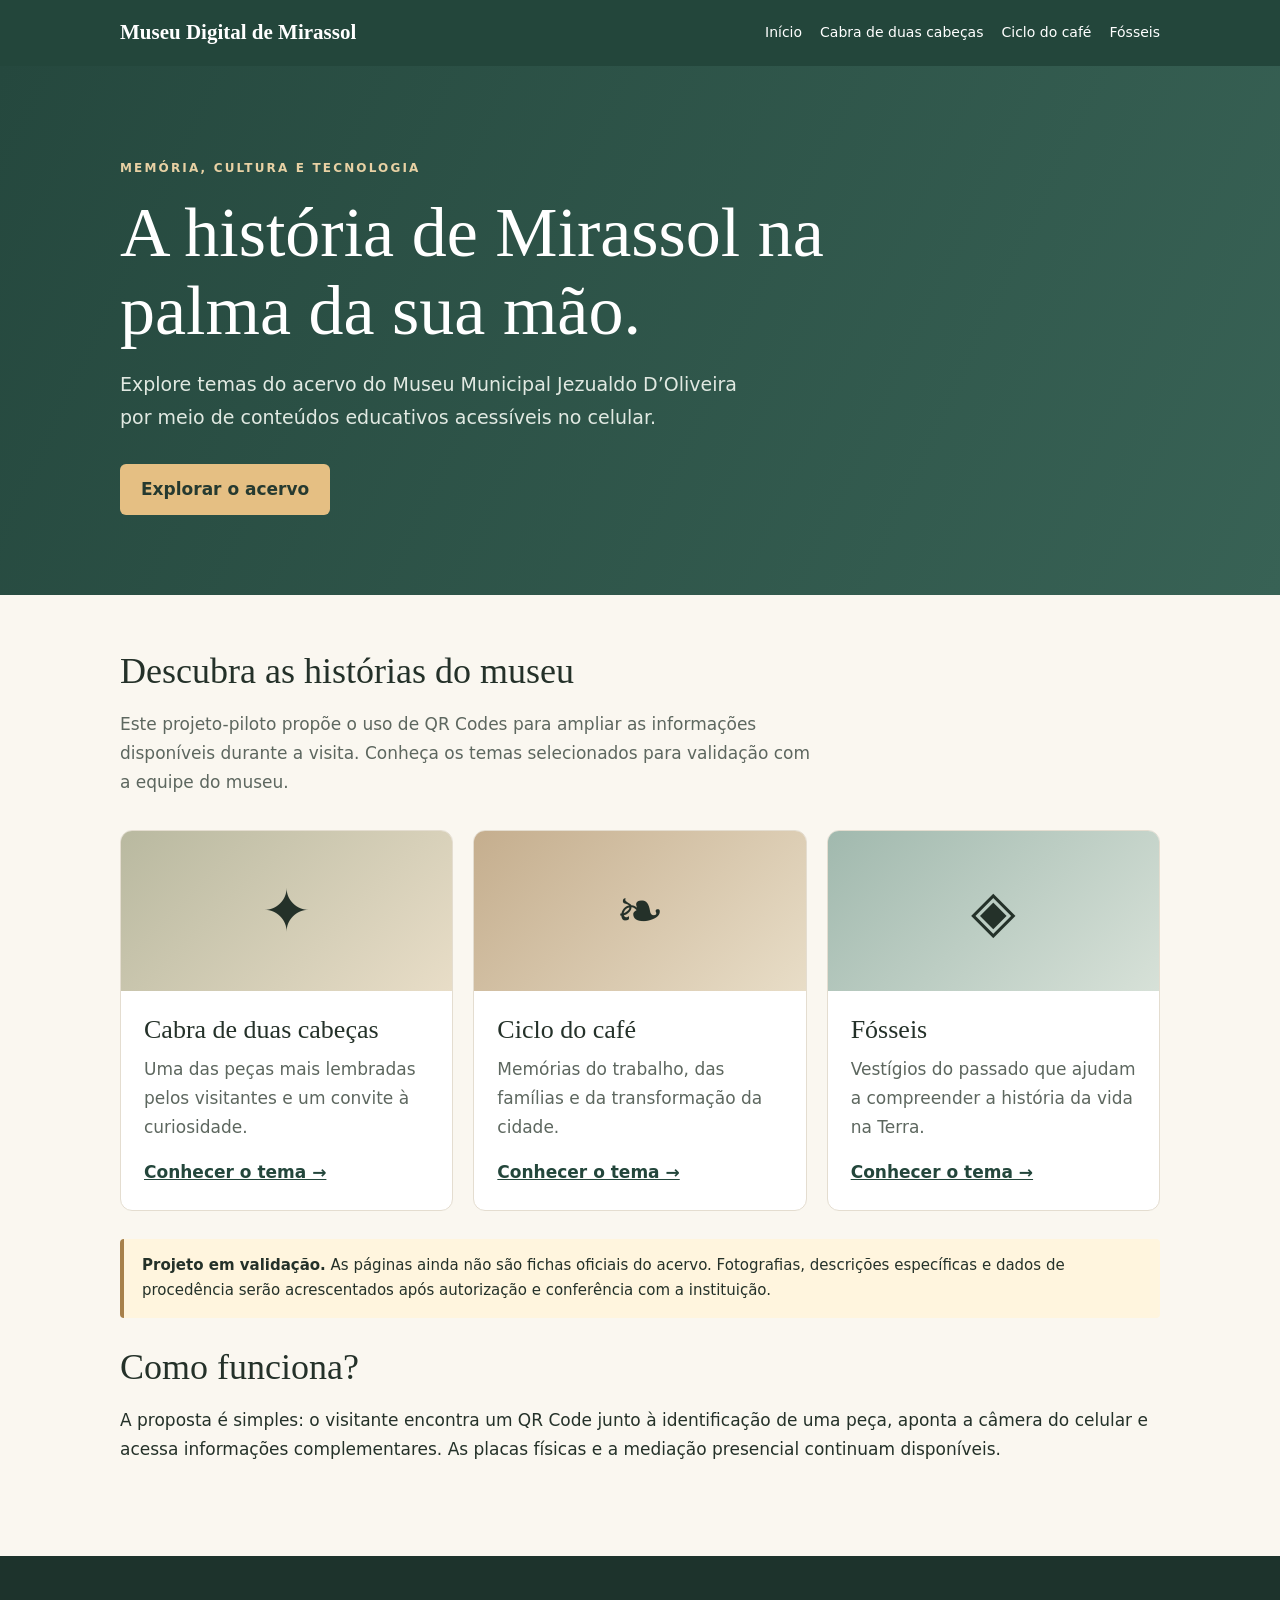
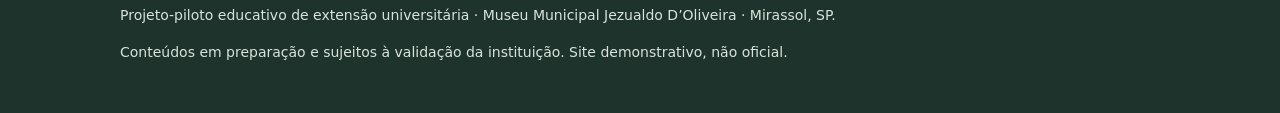
==== index.html @ 40e59091 "Add responsive museum website: index.html" ====
<!doctype html><html lang="pt-BR"><head><meta charset="utf-8"><meta name="viewport" content="width=device-width,initial-scale=1"><meta name="description" content="Conheça o projeto-piloto de acesso digital ao acervo histórico de Mirassol."><title>Início | Museu Digital de Mirassol</title><link rel="stylesheet" href="style.css"></head><body><header class="top"><div class="wrap"><a class="brand" href="index.html">Museu Digital de Mirassol</a><nav aria-label="Navegação principal"><a href="index.html">Início</a><a href="cabra-de-duas-cabecas.html">Cabra de duas cabeças</a><a href="ciclo-do-cafe.html">Ciclo do café</a><a href="fosseis.html">Fósseis</a></nav></div></header><section class="hero"><div class="wrap"><div class="eyebrow">Memória, cultura e tecnologia</div><h1>A história de Mirassol na palma da sua mão.</h1><p>Explore temas do acervo do Museu Municipal Jezualdo D’Oliveira por meio de conteúdos educativos acessíveis no celular.</p><a class="button" href="#acervo">Explorar o acervo</a></div></section><main class="wrap"><section id="acervo"><h2 class="section-title">Descubra as histórias do museu</h2><p class="lead">Este projeto-piloto propõe o uso de QR Codes para ampliar as informações disponíveis durante a visita. Conheça os temas selecionados para validação com a equipe do museu.</p><div class="cards"><article class="card"><div class="art" aria-hidden="true">✦</div><div class="card-body"><h3>Cabra de duas cabeças</h3><p>Uma das peças mais lembradas pelos visitantes e um convite à curiosidade.</p><a href="cabra-de-duas-cabecas.html">Conhecer o tema →</a></div></article><article class="card"><div class="art" aria-hidden="true">❧</div><div class="card-body"><h3>Ciclo do café</h3><p>Memórias do trabalho, das famílias e da transformação da cidade.</p><a href="ciclo-do-cafe.html">Conhecer o tema →</a></div></article><article class="card"><div class="art" aria-hidden="true">◈</div><div class="card-body"><h3>Fósseis</h3><p>Vestígios do passado que ajudam a compreender a história da vida na Terra.</p><a href="fosseis.html">Conhecer o tema →</a></div></article></div></section><aside class="notice"><strong>Projeto em validação.</strong> As páginas ainda não são fichas oficiais do acervo. Fotografias, descrições específicas e dados de procedência serão acrescentados após autorização e conferência com a instituição.</aside><section><h2 class="section-title">Como funciona?</h2><p>A proposta é simples: o visitante encontra um QR Code junto à identificação de uma peça, aponta a câmera do celular e acessa informações complementares. As placas físicas e a mediação presencial continuam disponíveis.</p></section></main><footer class="footer"><div class="wrap"><p>Projeto-piloto educativo de extensão universitária · Museu Municipal Jezualdo D’Oliveira · Mirassol, SP.</p><p>Conteúdos em preparação e sujeitos à validação da instituição. Site demonstrativo, não oficial.</p></div></footer></body></html>
---- style.css ----
:root{--ink:#243129;--green:#23463b;--cream:#faf7f0;--gold:#a7804a;--muted:#5d675f}*{box-sizing:border-box}html{scroll-behavior:smooth}body{margin:0;background:var(--cream);font:17px/1.7 system-ui,-apple-system,"Segoe UI",sans-serif;color:var(--ink)}a{color:var(--green)}a:focus-visible{outline:3px solid var(--gold);outline-offset:3px}.wrap{width:min(100% - 40px,1040px);margin:auto}.top{background:var(--green);color:white}.top .wrap{display:flex;align-items:center;justify-content:space-between;gap:18px;padding:15px 0}.top a{color:white;text-decoration:none}.brand{font-family:Georgia,serif;font-weight:bold;font-size:21px}.top nav{display:flex;gap:18px;flex-wrap:wrap;font-size:14px}.hero{padding:92px 0 80px;background:linear-gradient(115deg,#25483e,#386255);color:white}.eyebrow{letter-spacing:.18em;text-transform:uppercase;font-size:12px;font-weight:700;color:#e8d1a4}.hero h1{font:clamp(40px,6vw,70px)/1.11 Georgia,serif;max-width:780px;margin:16px 0}.hero p{max-width:620px;font-size:19px;color:#e1e9e2}.button{display:inline-block;background:#e5bf83;color:#263a30;padding:11px 21px;border-radius:6px;text-decoration:none;font-weight:700;margin-top:12px}main{padding:55px 0 75px}.section-title{font:36px/1.2 Georgia,serif;margin:0 0 12px}.lead{color:var(--muted);max-width:700px}.cards{display:grid;grid-template-columns:repeat(3,minmax(0,1fr));gap:20px;margin-top:33px}.card{border:1px solid #e4ddd0;background:white;border-radius:12px;overflow:hidden;display:flex;flex-direction:column}.art{min-height:160px;background:linear-gradient(135deg,#b9b9a0,#e8ddc7);display:flex;align-items:center;justify-content:center;font-size:58px}.card:nth-child(2) .art{background:linear-gradient(135deg,#c5ae8e,#e8ddc7)}.card:nth-child(3) .art{background:linear-gradient(135deg,#a1b9ae,#d7e1d8)}.card-body{padding:23px;flex:1;display:flex;flex-direction:column}.card h3{font:26px/1.2 Georgia,serif;margin:0 0 10px}.card p{color:var(--muted);margin:0 0 16px;flex:1}.card a{font-weight:700}.notice{background:#fff5de;border-left:4px solid var(--gold);padding:14px 18px;margin:28px 0;border-radius:4px;font-size:15px}.article{max-width:760px}.article h1{font:clamp(38px,5vw,60px)/1.15 Georgia,serif;margin:12px 0}.article h2{font:29px Georgia,serif;margin-top:38px}.article p{max-width:720px}.article .intro{font-size:21px;color:#485c50}.crumb{font-size:14px}.fact{background:white;padding:24px;border-radius:12px;border:1px solid #e2dfd7}.tag{font-size:12px;font-weight:bold;letter-spacing:.12em;text-transform:uppercase;color:#796342}.footer{background:#1d332c;color:#d9e3dc;padding:34px 0;font-size:14px}.footer a{color:white}@media(max-width:720px){.cards{grid-template-columns:1fr}.top .wrap{align-items:flex-start;flex-direction:column}.hero{padding:60px 0}.art{min-height:140px}main{padding-top:38px}}
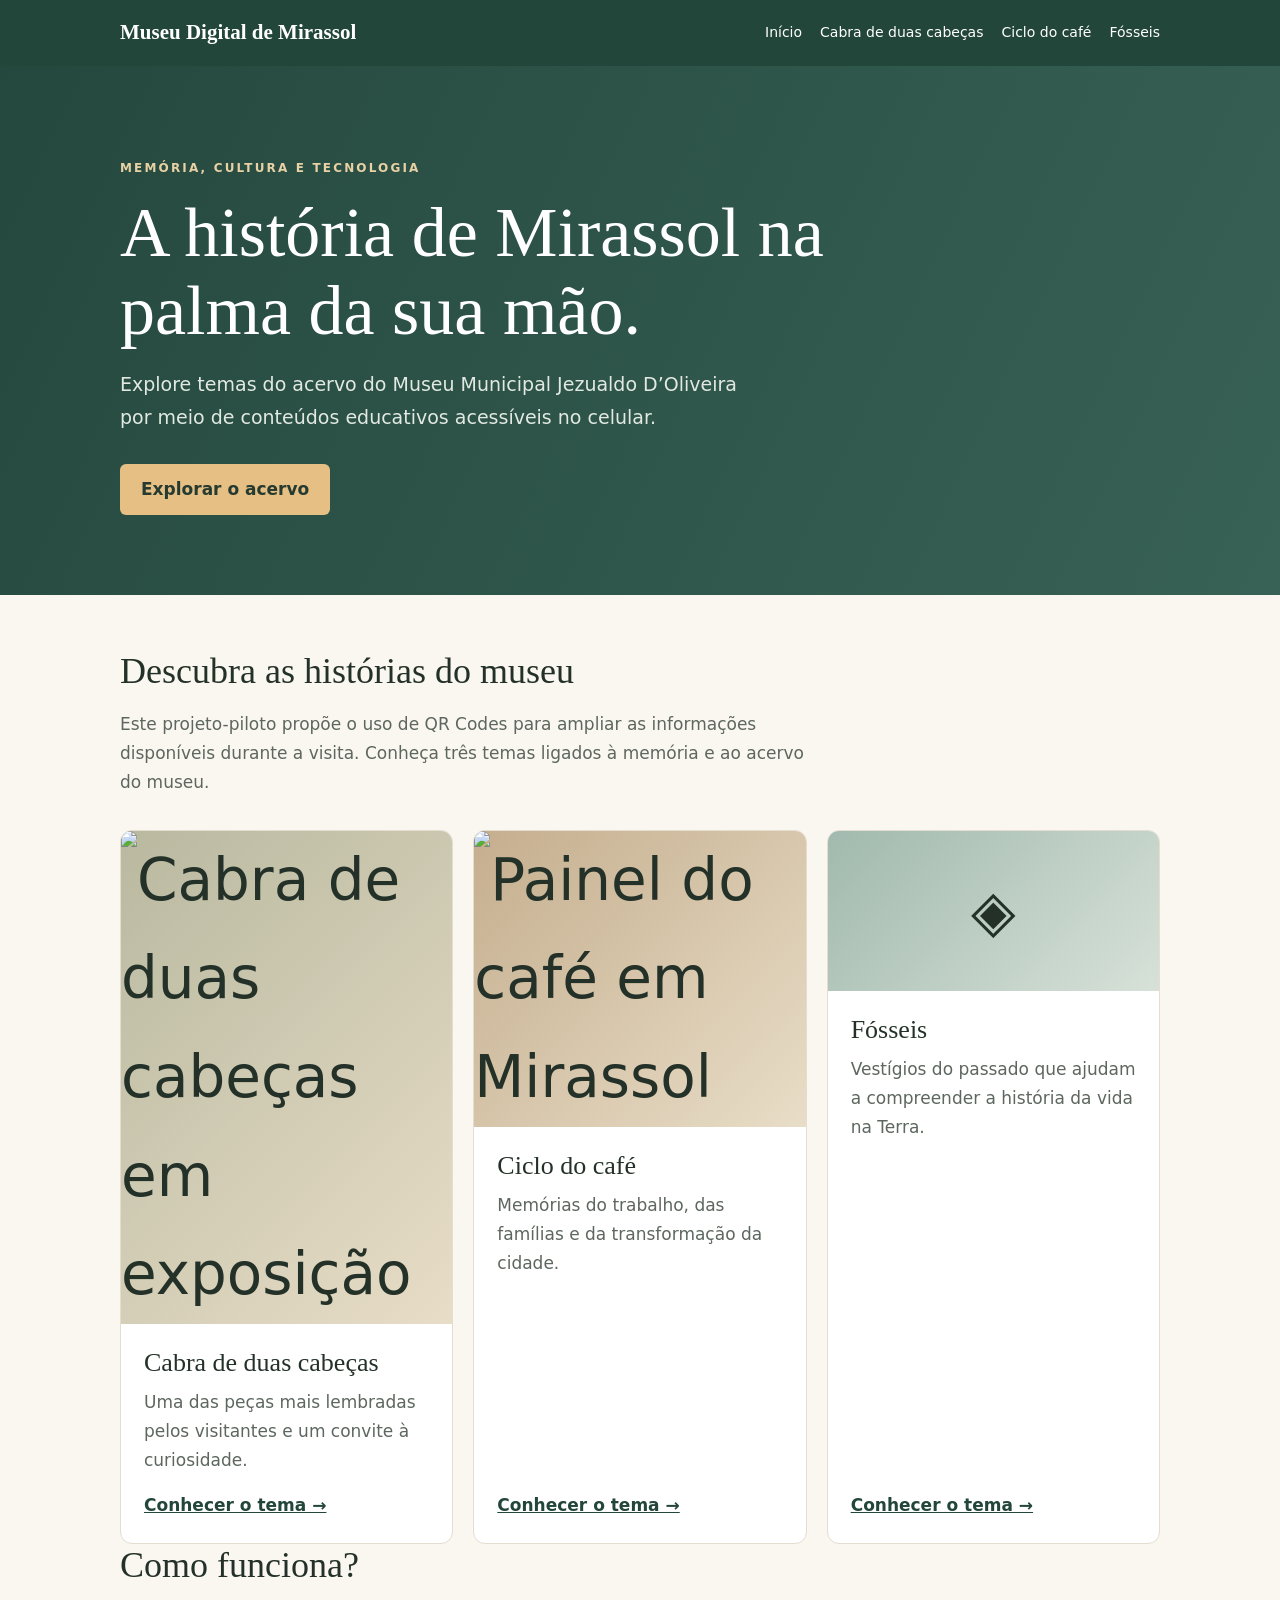
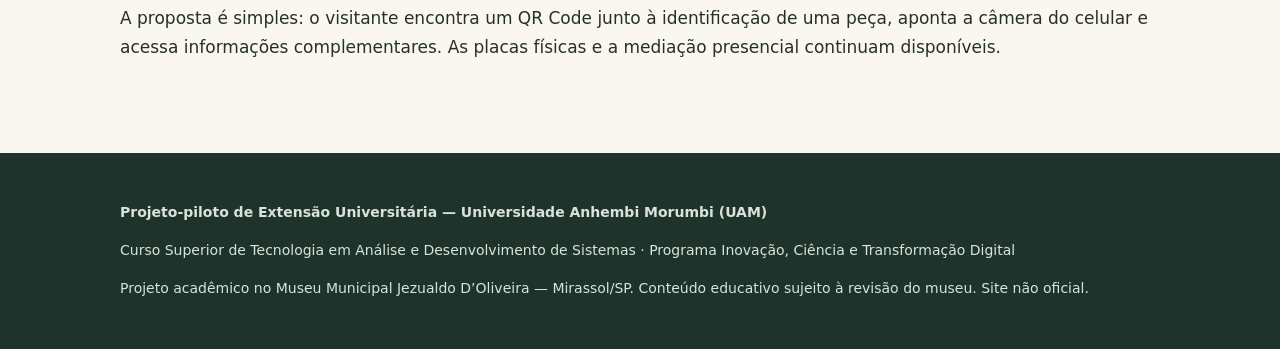
==== commit 13f9fbf2: "Add exhibition photos and university credits to homepage" ====
--- a/index.html
+++ b/index.html
@@ -1 +1 @@
-<!doctype html><html lang="pt-BR"><head><meta charset="utf-8"><meta name="viewport" content="width=device-width,initial-scale=1"><meta name="description" content="Conheça o projeto-piloto de acesso digital ao acervo histórico de Mirassol."><title>Início | Museu Digital de Mirassol</title><link rel="stylesheet" href="style.css"></head><body><header class="top"><div class="wrap"><a class="brand" href="index.html">Museu Digital de Mirassol</a><nav aria-label="Navegação principal"><a href="index.html">Início</a><a href="cabra-de-duas-cabecas.html">Cabra de duas cabeças</a><a href="ciclo-do-cafe.html">Ciclo do café</a><a href="fosseis.html">Fósseis</a></nav></div></header><section class="hero"><div class="wrap"><div class="eyebrow">Memória, cultura e tecnologia</div><h1>A história de Mirassol na palma da sua mão.</h1><p>Explore temas do acervo do Museu Municipal Jezualdo D’Oliveira por meio de conteúdos educativos acessíveis no celular.</p><a class="button" href="#acervo">Explorar o acervo</a></div></section><main class="wrap"><section id="acervo"><h2 class="section-title">Descubra as histórias do museu</h2><p class="lead">Este projeto-piloto propõe o uso de QR Codes para ampliar as informações disponíveis durante a visita. Conheça os temas selecionados para validação com a equipe do museu.</p><div class="cards"><article class="card"><div class="art" aria-hidden="true">✦</div><div class="card-body"><h3>Cabra de duas cabeças</h3><p>Uma das peças mais lembradas pelos visitantes e um convite à curiosidade.</p><a href="cabra-de-duas-cabecas.html">Conhecer o tema →</a></div></article><article class="card"><div class="art" aria-hidden="true">❧</div><div class="card-body"><h3>Ciclo do café</h3><p>Memórias do trabalho, das famílias e da transformação da cidade.</p><a href="ciclo-do-cafe.html">Conhecer o tema →</a></div></article><article class="card"><div class="art" aria-hidden="true">◈</div><div class="card-body"><h3>Fósseis</h3><p>Vestígios do passado que ajudam a compreender a história da vida na Terra.</p><a href="fosseis.html">Conhecer o tema →</a></div></article></div></section><aside class="notice"><strong>Projeto em validação.</strong> As páginas ainda não são fichas oficiais do acervo. Fotografias, descrições específicas e dados de procedência serão acrescentados após autorização e conferência com a instituição.</aside><section><h2 class="section-title">Como funciona?</h2><p>A proposta é simples: o visitante encontra um QR Code junto à identificação de uma peça, aponta a câmera do celular e acessa informações complementares. As placas físicas e a mediação presencial continuam disponíveis.</p></section></main><footer class="footer"><div class="wrap"><p>Projeto-piloto educativo de extensão universitária · Museu Municipal Jezualdo D’Oliveira · Mirassol, SP.</p><p>Conteúdos em preparação e sujeitos à validação da instituição. Site demonstrativo, não oficial.</p></div></footer></body></html>+<!doctype html><html lang="pt-BR"><head><meta charset="utf-8"><meta name="viewport" content="width=device-width,initial-scale=1"><meta name="description" content="Conheça o projeto-piloto de acesso digital ao acervo histórico de Mirassol."><title>Início | Museu Digital de Mirassol</title><link rel="stylesheet" href="style.css"></head><body><header class="top"><div class="wrap"><a class="brand" href="index.html">Museu Digital de Mirassol</a><nav aria-label="Navegação principal"><a href="index.html">Início</a><a href="cabra-de-duas-cabecas.html">Cabra de duas cabeças</a><a href="ciclo-do-cafe.html">Ciclo do café</a><a href="fosseis.html">Fósseis</a></nav></div></header><section class="hero"><div class="wrap"><div class="eyebrow">Memória, cultura e tecnologia</div><h1>A história de Mirassol na palma da sua mão.</h1><p>Explore temas do acervo do Museu Municipal Jezualdo D’Oliveira por meio de conteúdos educativos acessíveis no celular.</p><a class="button" href="#acervo">Explorar o acervo</a></div></section><main class="wrap"><section id="acervo"><h2 class="section-title">Descubra as histórias do museu</h2><p class="lead">Este projeto-piloto propõe o uso de QR Codes para ampliar as informações disponíveis durante a visita. Conheça três temas ligados à memória e ao acervo do museu.</p><div class="cards"><article class="card"><div class="art art-photo"><img src="assets/cabra.jpg" alt="Cabra de duas cabeças em exposição" loading="lazy"></div><div class="card-body"><h3>Cabra de duas cabeças</h3><p>Uma das peças mais lembradas pelos visitantes e um convite à curiosidade.</p><a href="cabra-de-duas-cabecas.html">Conhecer o tema →</a></div></article><article class="card"><div class="art art-photo"><img src="assets/cafe.jpg" alt="Painel do café em Mirassol" loading="lazy"></div><div class="card-body"><h3>Ciclo do café</h3><p>Memórias do trabalho, das famílias e da transformação da cidade.</p><a href="ciclo-do-cafe.html">Conhecer o tema →</a></div></article><article class="card"><div class="art" aria-hidden="true">◈</div><div class="card-body"><h3>Fósseis</h3><p>Vestígios do passado que ajudam a compreender a história da vida na Terra.</p><a href="fosseis.html">Conhecer o tema →</a></div></article></div></section><section><h2 class="section-title">Como funciona?</h2><p>A proposta é simples: o visitante encontra um QR Code junto à identificação de uma peça, aponta a câmera do celular e acessa informações complementares. As placas físicas e a mediação presencial continuam disponíveis.</p></section></main><footer class="footer"><div class="wrap"><p><strong>Projeto-piloto de Extensão Universitária — Universidade Anhembi Morumbi (UAM)</strong></p><p>Curso Superior de Tecnologia em Análise e Desenvolvimento de Sistemas · Programa Inovação, Ciência e Transformação Digital</p><p>Projeto acadêmico no Museu Municipal Jezualdo D’Oliveira — Mirassol/SP. Conteúdo educativo sujeito à revisão do museu. Site não oficial.</p></div></footer></body></html>
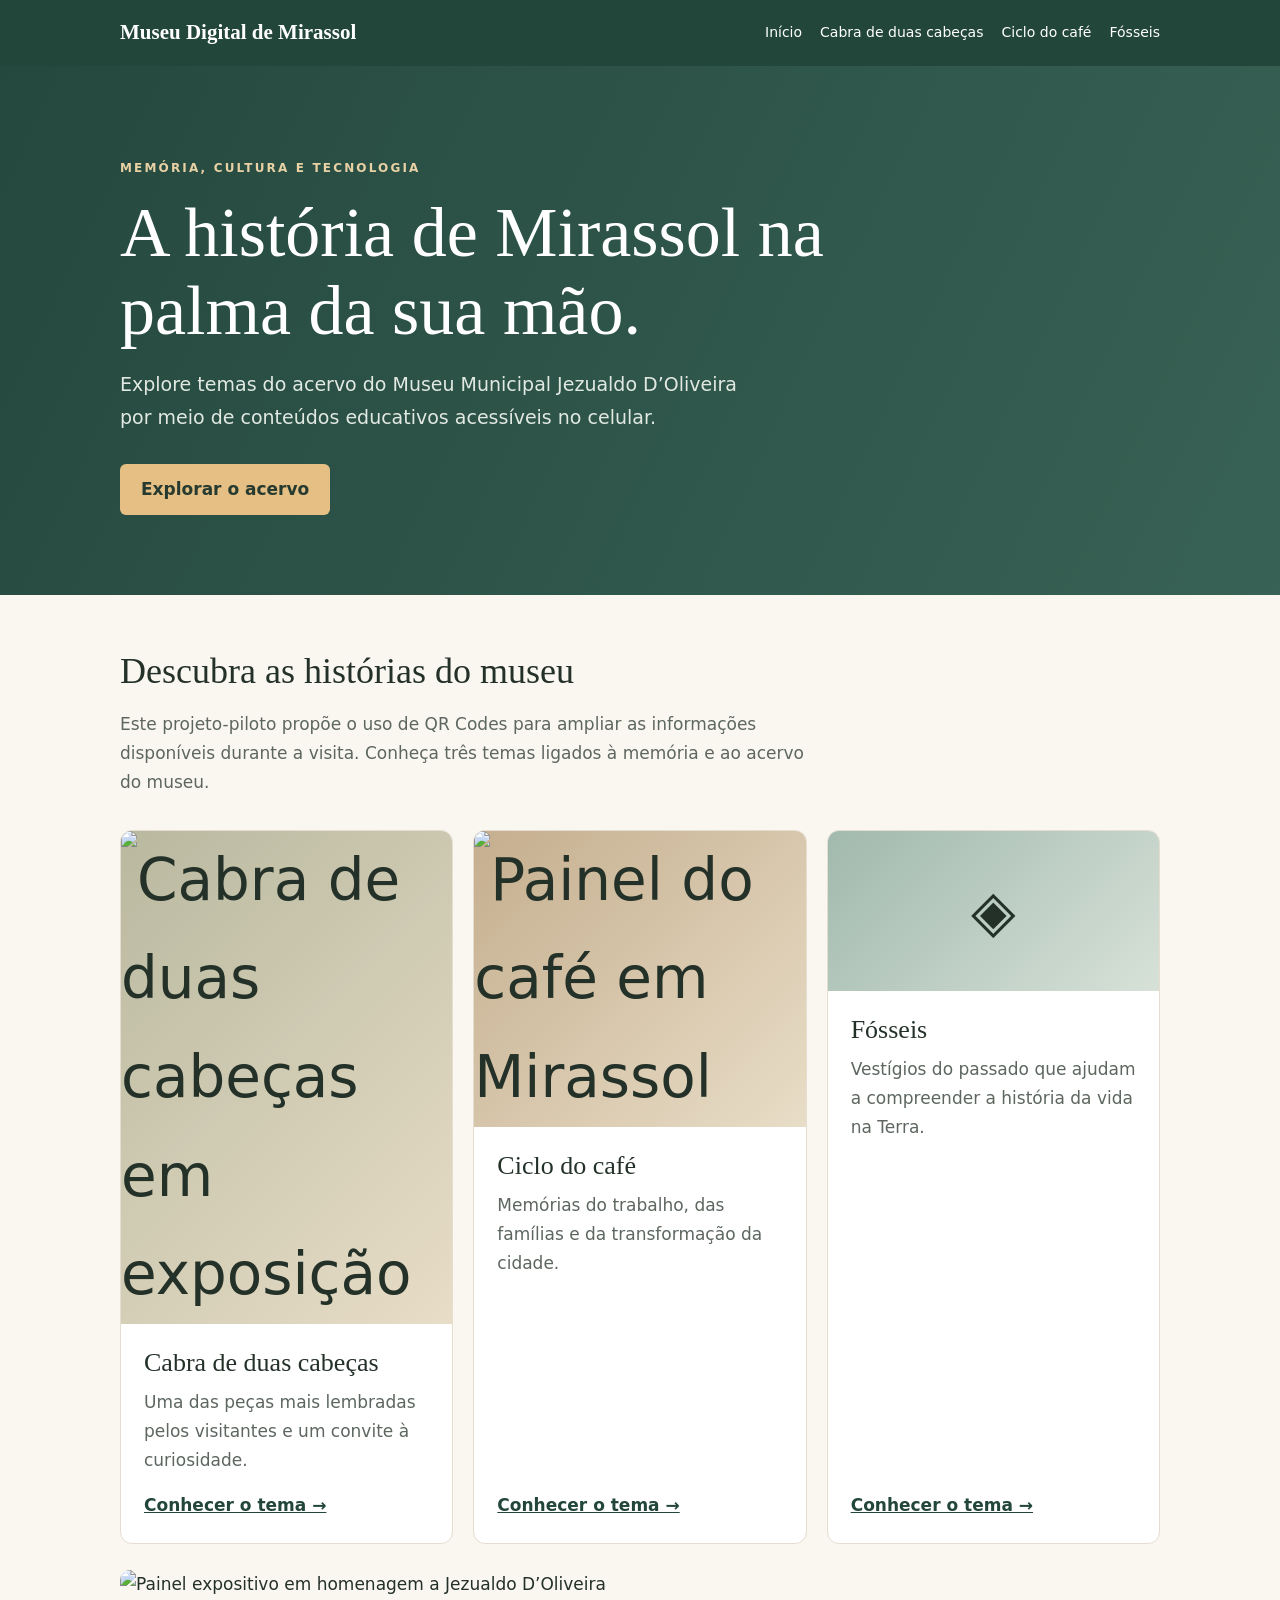
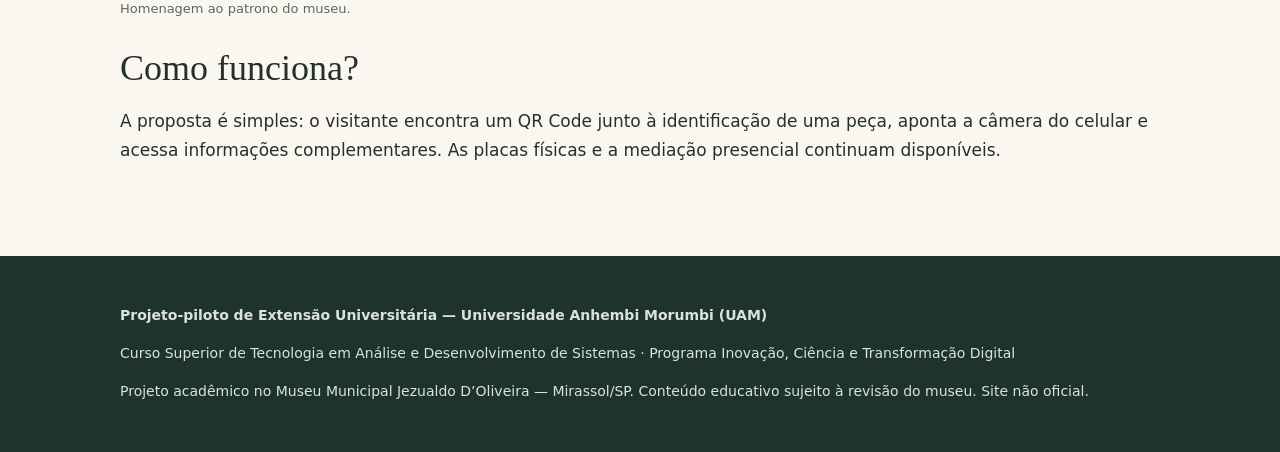
==== commit ada350cf: "Include museum patron photo on homepage" ====
--- a/index.html
+++ b/index.html
@@ -1 +1 @@
-<!doctype html><html lang="pt-BR"><head><meta charset="utf-8"><meta name="viewport" content="width=device-width,initial-scale=1"><meta name="description" content="Conheça o projeto-piloto de acesso digital ao acervo histórico de Mirassol."><title>Início | Museu Digital de Mirassol</title><link rel="stylesheet" href="style.css"></head><body><header class="top"><div class="wrap"><a class="brand" href="index.html">Museu Digital de Mirassol</a><nav aria-label="Navegação principal"><a href="index.html">Início</a><a href="cabra-de-duas-cabecas.html">Cabra de duas cabeças</a><a href="ciclo-do-cafe.html">Ciclo do café</a><a href="fosseis.html">Fósseis</a></nav></div></header><section class="hero"><div class="wrap"><div class="eyebrow">Memória, cultura e tecnologia</div><h1>A história de Mirassol na palma da sua mão.</h1><p>Explore temas do acervo do Museu Municipal Jezualdo D’Oliveira por meio de conteúdos educativos acessíveis no celular.</p><a class="button" href="#acervo">Explorar o acervo</a></div></section><main class="wrap"><section id="acervo"><h2 class="section-title">Descubra as histórias do museu</h2><p class="lead">Este projeto-piloto propõe o uso de QR Codes para ampliar as informações disponíveis durante a visita. Conheça três temas ligados à memória e ao acervo do museu.</p><div class="cards"><article class="card"><div class="art art-photo"><img src="assets/cabra.jpg" alt="Cabra de duas cabeças em exposição" loading="lazy"></div><div class="card-body"><h3>Cabra de duas cabeças</h3><p>Uma das peças mais lembradas pelos visitantes e um convite à curiosidade.</p><a href="cabra-de-duas-cabecas.html">Conhecer o tema →</a></div></article><article class="card"><div class="art art-photo"><img src="assets/cafe.jpg" alt="Painel do café em Mirassol" loading="lazy"></div><div class="card-body"><h3>Ciclo do café</h3><p>Memórias do trabalho, das famílias e da transformação da cidade.</p><a href="ciclo-do-cafe.html">Conhecer o tema →</a></div></article><article class="card"><div class="art" aria-hidden="true">◈</div><div class="card-body"><h3>Fósseis</h3><p>Vestígios do passado que ajudam a compreender a história da vida na Terra.</p><a href="fosseis.html">Conhecer o tema →</a></div></article></div></section><section><h2 class="section-title">Como funciona?</h2><p>A proposta é simples: o visitante encontra um QR Code junto à identificação de uma peça, aponta a câmera do celular e acessa informações complementares. As placas físicas e a mediação presencial continuam disponíveis.</p></section></main><footer class="footer"><div class="wrap"><p><strong>Projeto-piloto de Extensão Universitária — Universidade Anhembi Morumbi (UAM)</strong></p><p>Curso Superior de Tecnologia em Análise e Desenvolvimento de Sistemas · Programa Inovação, Ciência e Transformação Digital</p><p>Projeto acadêmico no Museu Municipal Jezualdo D’Oliveira — Mirassol/SP. Conteúdo educativo sujeito à revisão do museu. Site não oficial.</p></div></footer></body></html>+<!doctype html><html lang="pt-BR"><head><meta charset="utf-8"><meta name="viewport" content="width=device-width,initial-scale=1"><meta name="description" content="Conheça o projeto-piloto de acesso digital ao acervo histórico de Mirassol."><title>Início | Museu Digital de Mirassol</title><link rel="stylesheet" href="style.css"></head><body><header class="top"><div class="wrap"><a class="brand" href="index.html">Museu Digital de Mirassol</a><nav aria-label="Navegação principal"><a href="index.html">Início</a><a href="cabra-de-duas-cabecas.html">Cabra de duas cabeças</a><a href="ciclo-do-cafe.html">Ciclo do café</a><a href="fosseis.html">Fósseis</a></nav></div></header><section class="hero"><div class="wrap"><div class="eyebrow">Memória, cultura e tecnologia</div><h1>A história de Mirassol na palma da sua mão.</h1><p>Explore temas do acervo do Museu Municipal Jezualdo D’Oliveira por meio de conteúdos educativos acessíveis no celular.</p><a class="button" href="#acervo">Explorar o acervo</a></div></section><main class="wrap"><section id="acervo"><h2 class="section-title">Descubra as histórias do museu</h2><p class="lead">Este projeto-piloto propõe o uso de QR Codes para ampliar as informações disponíveis durante a visita. Conheça três temas ligados à memória e ao acervo do museu.</p><div class="cards"><article class="card"><div class="art art-photo"><img src="assets/cabra.jpg" alt="Cabra de duas cabeças em exposição" loading="lazy"></div><div class="card-body"><h3>Cabra de duas cabeças</h3><p>Uma das peças mais lembradas pelos visitantes e um convite à curiosidade.</p><a href="cabra-de-duas-cabecas.html">Conhecer o tema →</a></div></article><article class="card"><div class="art art-photo"><img src="assets/cafe.jpg" alt="Painel do café em Mirassol" loading="lazy"></div><div class="card-body"><h3>Ciclo do café</h3><p>Memórias do trabalho, das famílias e da transformação da cidade.</p><a href="ciclo-do-cafe.html">Conhecer o tema →</a></div></article><article class="card"><div class="art" aria-hidden="true">◈</div><div class="card-body"><h3>Fósseis</h3><p>Vestígios do passado que ajudam a compreender a história da vida na Terra.</p><a href="fosseis.html">Conhecer o tema →</a></div></article></div></section><figure class="museum-photo"><img src="assets/jezualdo.jpg" alt="Painel expositivo em homenagem a Jezualdo D’Oliveira" loading="lazy"><figcaption>Homenagem ao patrono do museu.</figcaption></figure><section><h2 class="section-title">Como funciona?</h2><p>A proposta é simples: o visitante encontra um QR Code junto à identificação de uma peça, aponta a câmera do celular e acessa informações complementares. As placas físicas e a mediação presencial continuam disponíveis.</p></section></main><footer class="footer"><div class="wrap"><p><strong>Projeto-piloto de Extensão Universitária — Universidade Anhembi Morumbi (UAM)</strong></p><p>Curso Superior de Tecnologia em Análise e Desenvolvimento de Sistemas · Programa Inovação, Ciência e Transformação Digital</p><p>Projeto acadêmico no Museu Municipal Jezualdo D’Oliveira — Mirassol/SP. Conteúdo educativo sujeito à revisão do museu. Site não oficial.</p></div></footer></body></html>
--- a/style.css
+++ b/style.css
@@ -1 +1,2 @@
-:root{--ink:#243129;--green:#23463b;--cream:#faf7f0;--gold:#a7804a;--muted:#5d675f}*{box-sizing:border-box}html{scroll-behavior:smooth}body{margin:0;background:var(--cream);font:17px/1.7 system-ui,-apple-system,"Segoe UI",sans-serif;color:var(--ink)}a{color:var(--green)}a:focus-visible{outline:3px solid var(--gold);outline-offset:3px}.wrap{width:min(100% - 40px,1040px);margin:auto}.top{background:var(--green);color:white}.top .wrap{display:flex;align-items:center;justify-content:space-between;gap:18px;padding:15px 0}.top a{color:white;text-decoration:none}.brand{font-family:Georgia,serif;font-weight:bold;font-size:21px}.top nav{display:flex;gap:18px;flex-wrap:wrap;font-size:14px}.hero{padding:92px 0 80px;background:linear-gradient(115deg,#25483e,#386255);color:white}.eyebrow{letter-spacing:.18em;text-transform:uppercase;font-size:12px;font-weight:700;color:#e8d1a4}.hero h1{font:clamp(40px,6vw,70px)/1.11 Georgia,serif;max-width:780px;margin:16px 0}.hero p{max-width:620px;font-size:19px;color:#e1e9e2}.button{display:inline-block;background:#e5bf83;color:#263a30;padding:11px 21px;border-radius:6px;text-decoration:none;font-weight:700;margin-top:12px}main{padding:55px 0 75px}.section-title{font:36px/1.2 Georgia,serif;margin:0 0 12px}.lead{color:var(--muted);max-width:700px}.cards{display:grid;grid-template-columns:repeat(3,minmax(0,1fr));gap:20px;margin-top:33px}.card{border:1px solid #e4ddd0;background:white;border-radius:12px;overflow:hidden;display:flex;flex-direction:column}.art{min-height:160px;background:linear-gradient(135deg,#b9b9a0,#e8ddc7);display:flex;align-items:center;justify-content:center;font-size:58px}.card:nth-child(2) .art{background:linear-gradient(135deg,#c5ae8e,#e8ddc7)}.card:nth-child(3) .art{background:linear-gradient(135deg,#a1b9ae,#d7e1d8)}.card-body{padding:23px;flex:1;display:flex;flex-direction:column}.card h3{font:26px/1.2 Georgia,serif;margin:0 0 10px}.card p{color:var(--muted);margin:0 0 16px;flex:1}.card a{font-weight:700}.notice{background:#fff5de;border-left:4px solid var(--gold);padding:14px 18px;margin:28px 0;border-radius:4px;font-size:15px}.article{max-width:760px}.article h1{font:clamp(38px,5vw,60px)/1.15 Georgia,serif;margin:12px 0}.article h2{font:29px Georgia,serif;margin-top:38px}.article p{max-width:720px}.article .intro{font-size:21px;color:#485c50}.crumb{font-size:14px}.fact{background:white;padding:24px;border-radius:12px;border:1px solid #e2dfd7}.tag{font-size:12px;font-weight:bold;letter-spacing:.12em;text-transform:uppercase;color:#796342}.footer{background:#1d332c;color:#d9e3dc;padding:34px 0;font-size:14px}.footer a{color:white}@media(max-width:720px){.cards{grid-template-columns:1fr}.top .wrap{align-items:flex-start;flex-direction:column}.hero{padding:60px 0}.art{min-height:140px}main{padding-top:38px}}+:root{--ink:#243129;--green:#23463b;--cream:#faf7f0;--gold:#a7804a;--muted:#5d675f}*{box-sizing:border-box}html{scroll-behavior:smooth}body{margin:0;background:var(--cream);font:17px/1.7 system-ui,-apple-system,"Segoe UI",sans-serif;color:var(--ink)}a{color:var(--green)}a:focus-visible{outline:3px solid var(--gold);outline-offset:3px}.wrap{width:min(100% - 40px,1040px);margin:auto}.top{background:var(--green);color:white}.top .wrap{display:flex;align-items:center;justify-content:space-between;gap:18px;padding:15px 0}.top a{color:white;text-decoration:none}.brand{font-family:Georgia,serif;font-weight:bold;font-size:21px}.top nav{display:flex;gap:18px;flex-wrap:wrap;font-size:14px}.hero{padding:92px 0 80px;background:linear-gradient(115deg,#25483e,#386255);color:white}.eyebrow{letter-spacing:.18em;text-transform:uppercase;font-size:12px;font-weight:700;color:#e8d1a4}.hero h1{font:clamp(40px,6vw,70px)/1.11 Georgia,serif;max-width:780px;margin:16px 0}.hero p{max-width:620px;font-size:19px;color:#e1e9e2}.button{display:inline-block;background:#e5bf83;color:#263a30;padding:11px 21px;border-radius:6px;text-decoration:none;font-weight:700;margin-top:12px}main{padding:55px 0 75px}.section-title{font:36px/1.2 Georgia,serif;margin:0 0 12px}.lead{color:var(--muted);max-width:700px}.cards{display:grid;grid-template-columns:repeat(3,minmax(0,1fr));gap:20px;margin-top:33px}.card{border:1px solid #e4ddd0;background:white;border-radius:12px;overflow:hidden;display:flex;flex-direction:column}.art{min-height:160px;background:linear-gradient(135deg,#b9b9a0,#e8ddc7);display:flex;align-items:center;justify-content:center;font-size:58px}.card:nth-child(2) .art{background:linear-gradient(135deg,#c5ae8e,#e8ddc7)}.card:nth-child(3) .art{background:linear-gradient(135deg,#a1b9ae,#d7e1d8)}.card-body{padding:23px;flex:1;display:flex;flex-direction:column}.card h3{font:26px/1.2 Georgia,serif;margin:0 0 10px}.card p{color:var(--muted);margin:0 0 16px;flex:1}.card a{font-weight:700}.notice{background:#fff5de;border-left:4px solid var(--gold);padding:14px 18px;margin:28px 0;border-radius:4px;font-size:15px}.article{max-width:760px}.article h1{font:clamp(38px,5vw,60px)/1.15 Georgia,serif;margin:12px 0}.article h2{font:29px Georgia,serif;margin-top:38px}.article p{max-width:720px}.article .intro{font-size:21px;color:#485c50}.crumb{font-size:14px}.fact{background:white;padding:24px;border-radius:12px;border:1px solid #e2dfd7}.tag{font-size:12px;font-weight:bold;letter-spacing:.12em;text-transform:uppercase;color:#796342}.footer{background:#1d332c;color:#d9e3dc;padding:34px 0;font-size:14px}.footer a{color:white}@media(max-width:720px){.cards{grid-template-columns:1fr}.top .wrap{align-items:flex-start;flex-direction:column}.hero{padding:60px 0}.art{min-height:140px}main{padding-top:38px}}
+.art-photo{padding:0;overflow:hidden}.art-photo img{width:100%;height:100%;min-height:160px;object-fit:cover}.museum-photo{margin:26px 0}.museum-photo img{display:block;max-width:100%;max-height:650px;border-radius:10px;object-fit:contain}.museum-photo figcaption,.editorial{color:#5d675f;font-size:13px}.editorial{border-top:1px solid #ddd5c6;padding-top:12px;margin-top:35px}
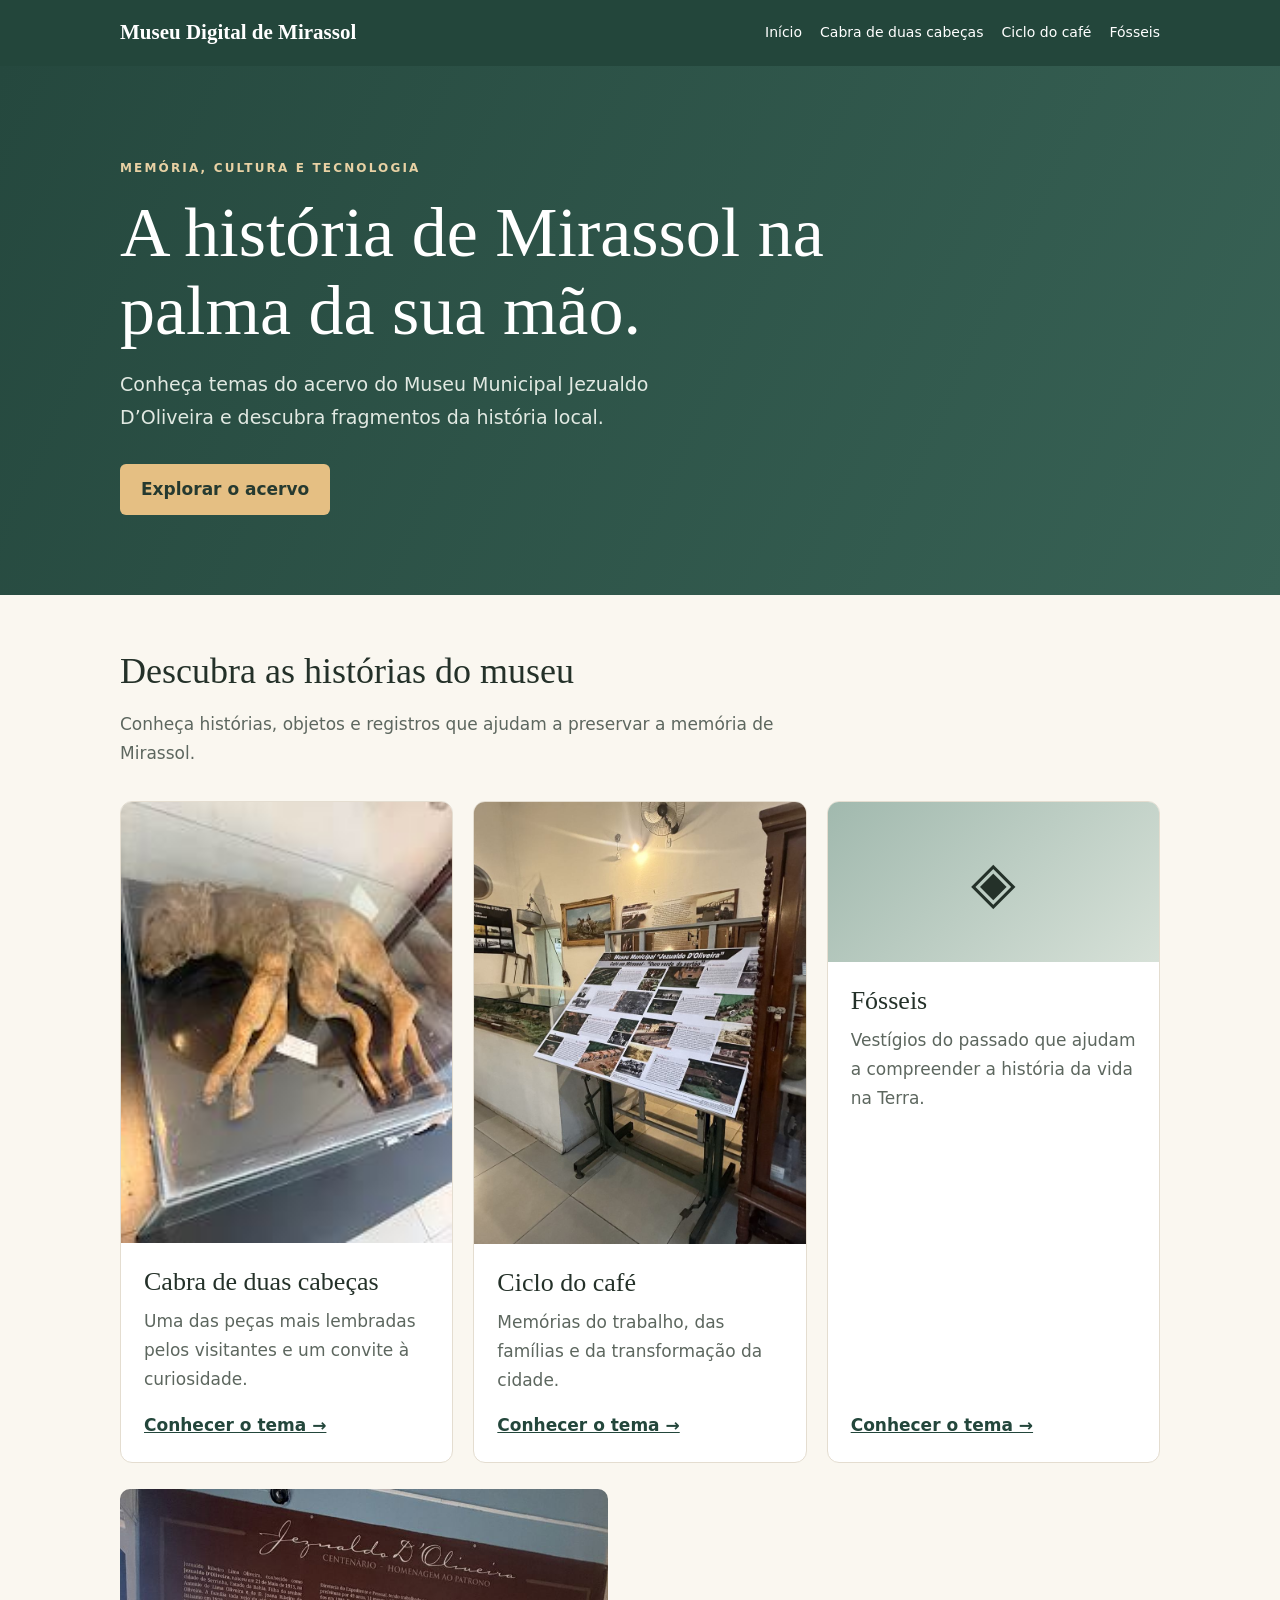
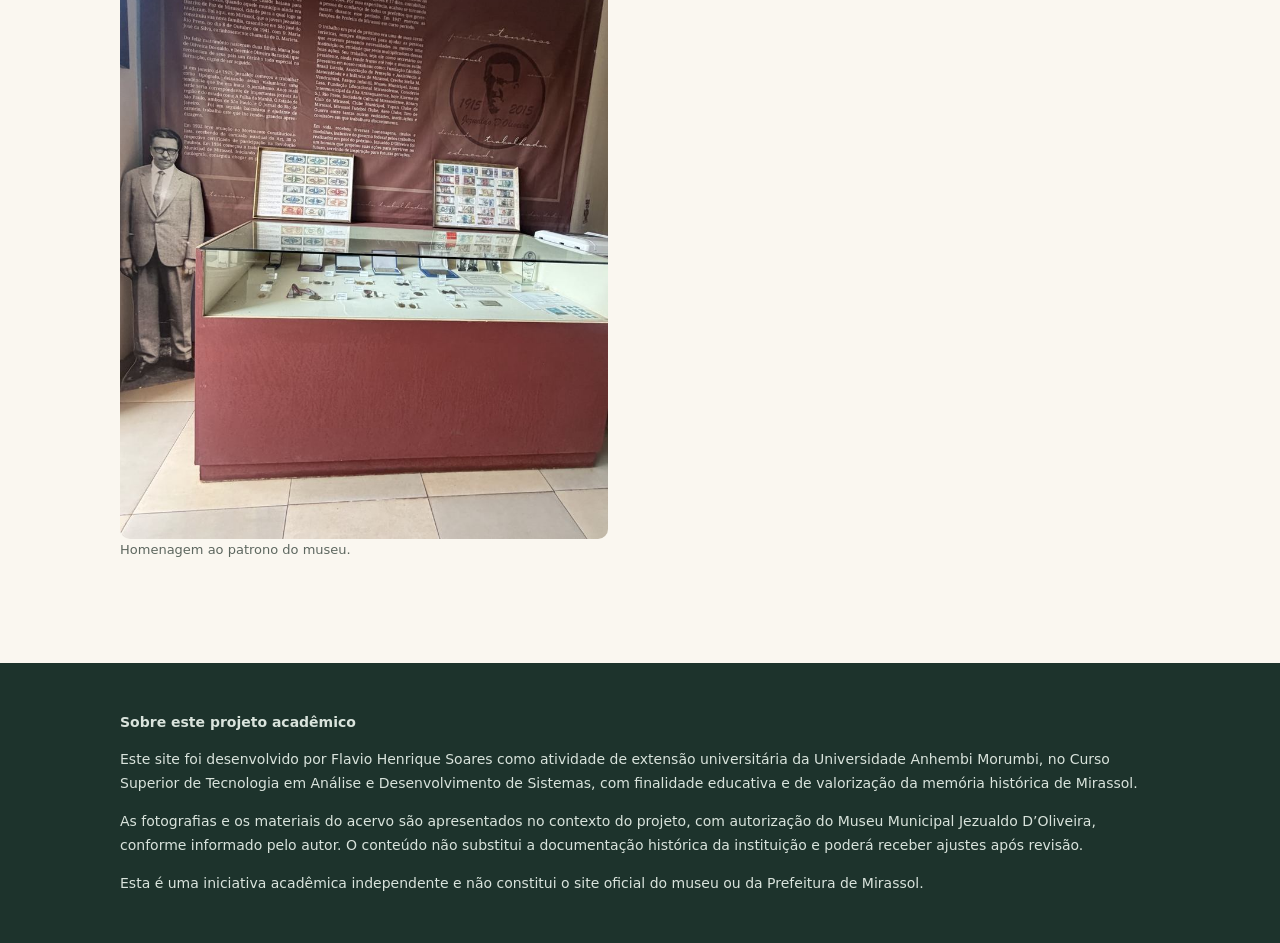
==== commit 535aeff2: "Focus museum content and add academic authorization disclaimer" ====
--- a/index.html
+++ b/index.html
@@ -1 +1 @@
-<!doctype html><html lang="pt-BR"><head><meta charset="utf-8"><meta name="viewport" content="width=device-width,initial-scale=1"><meta name="description" content="Conheça o projeto-piloto de acesso digital ao acervo histórico de Mirassol."><title>Início | Museu Digital de Mirassol</title><link rel="stylesheet" href="style.css"></head><body><header class="top"><div class="wrap"><a class="brand" href="index.html">Museu Digital de Mirassol</a><nav aria-label="Navegação principal"><a href="index.html">Início</a><a href="cabra-de-duas-cabecas.html">Cabra de duas cabeças</a><a href="ciclo-do-cafe.html">Ciclo do café</a><a href="fosseis.html">Fósseis</a></nav></div></header><section class="hero"><div class="wrap"><div class="eyebrow">Memória, cultura e tecnologia</div><h1>A história de Mirassol na palma da sua mão.</h1><p>Explore temas do acervo do Museu Municipal Jezualdo D’Oliveira por meio de conteúdos educativos acessíveis no celular.</p><a class="button" href="#acervo">Explorar o acervo</a></div></section><main class="wrap"><section id="acervo"><h2 class="section-title">Descubra as histórias do museu</h2><p class="lead">Este projeto-piloto propõe o uso de QR Codes para ampliar as informações disponíveis durante a visita. Conheça três temas ligados à memória e ao acervo do museu.</p><div class="cards"><article class="card"><div class="art art-photo"><img src="assets/cabra.jpg" alt="Cabra de duas cabeças em exposição" loading="lazy"></div><div class="card-body"><h3>Cabra de duas cabeças</h3><p>Uma das peças mais lembradas pelos visitantes e um convite à curiosidade.</p><a href="cabra-de-duas-cabecas.html">Conhecer o tema →</a></div></article><article class="card"><div class="art art-photo"><img src="assets/cafe.jpg" alt="Painel do café em Mirassol" loading="lazy"></div><div class="card-body"><h3>Ciclo do café</h3><p>Memórias do trabalho, das famílias e da transformação da cidade.</p><a href="ciclo-do-cafe.html">Conhecer o tema →</a></div></article><article class="card"><div class="art" aria-hidden="true">◈</div><div class="card-body"><h3>Fósseis</h3><p>Vestígios do passado que ajudam a compreender a história da vida na Terra.</p><a href="fosseis.html">Conhecer o tema →</a></div></article></div></section><figure class="museum-photo"><img src="assets/jezualdo.jpg" alt="Painel expositivo em homenagem a Jezualdo D’Oliveira" loading="lazy"><figcaption>Homenagem ao patrono do museu.</figcaption></figure><section><h2 class="section-title">Como funciona?</h2><p>A proposta é simples: o visitante encontra um QR Code junto à identificação de uma peça, aponta a câmera do celular e acessa informações complementares. As placas físicas e a mediação presencial continuam disponíveis.</p></section></main><footer class="footer"><div class="wrap"><p><strong>Projeto-piloto de Extensão Universitária — Universidade Anhembi Morumbi (UAM)</strong></p><p>Curso Superior de Tecnologia em Análise e Desenvolvimento de Sistemas · Programa Inovação, Ciência e Transformação Digital</p><p>Projeto acadêmico no Museu Municipal Jezualdo D’Oliveira — Mirassol/SP. Conteúdo educativo sujeito à revisão do museu. Site não oficial.</p></div></footer></body></html>+<!doctype html><html lang="pt-BR"><head><meta charset="utf-8"><meta name="viewport" content="width=device-width,initial-scale=1"><meta name="description" content="Conheça o projeto-piloto de acesso digital ao acervo histórico de Mirassol."><title>Início | Museu Digital de Mirassol</title><link rel="stylesheet" href="style.css"></head><body><header class="top"><div class="wrap"><a class="brand" href="index.html">Museu Digital de Mirassol</a><nav aria-label="Navegação principal"><a href="index.html">Início</a><a href="cabra-de-duas-cabecas.html">Cabra de duas cabeças</a><a href="ciclo-do-cafe.html">Ciclo do café</a><a href="fosseis.html">Fósseis</a></nav></div></header><section class="hero"><div class="wrap"><div class="eyebrow">Memória, cultura e tecnologia</div><h1>A história de Mirassol na palma da sua mão.</h1><p>Conheça temas do acervo do Museu Municipal Jezualdo D’Oliveira e descubra fragmentos da história local.</p><a class="button" href="#acervo">Explorar o acervo</a></div></section><main class="wrap"><section id="acervo"><h2 class="section-title">Descubra as histórias do museu</h2><p class="lead">Conheça histórias, objetos e registros que ajudam a preservar a memória de Mirassol.</p><div class="cards"><article class="card"><div class="art art-photo"><img src="assets/cabra.jpg" alt="Cabra de duas cabeças em exposição" loading="lazy"></div><div class="card-body"><h3>Cabra de duas cabeças</h3><p>Uma das peças mais lembradas pelos visitantes e um convite à curiosidade.</p><a href="cabra-de-duas-cabecas.html">Conhecer o tema →</a></div></article><article class="card"><div class="art art-photo"><img src="assets/cafe.jpg" alt="Painel do café em Mirassol" loading="lazy"></div><div class="card-body"><h3>Ciclo do café</h3><p>Memórias do trabalho, das famílias e da transformação da cidade.</p><a href="ciclo-do-cafe.html">Conhecer o tema →</a></div></article><article class="card"><div class="art" aria-hidden="true">◈</div><div class="card-body"><h3>Fósseis</h3><p>Vestígios do passado que ajudam a compreender a história da vida na Terra.</p><a href="fosseis.html">Conhecer o tema →</a></div></article></div></section><figure class="museum-photo"><img src="assets/jezualdo.jpg" alt="Painel expositivo em homenagem a Jezualdo D’Oliveira" loading="lazy"><figcaption>Homenagem ao patrono do museu.</figcaption></figure></main><footer class="footer"><div class="wrap"><p><strong>Sobre este projeto acadêmico</strong></p><p>Este site foi desenvolvido por Flavio Henrique Soares como atividade de extensão universitária da Universidade Anhembi Morumbi, no Curso Superior de Tecnologia em Análise e Desenvolvimento de Sistemas, com finalidade educativa e de valorização da memória histórica de Mirassol.</p><p>As fotografias e os materiais do acervo são apresentados no contexto do projeto, com autorização do Museu Municipal Jezualdo D’Oliveira, conforme informado pelo autor. O conteúdo não substitui a documentação histórica da instituição e poderá receber ajustes após revisão.</p><p>Esta é uma iniciativa acadêmica independente e não constitui o site oficial do museu ou da Prefeitura de Mirassol.</p></div></footer></body></html>
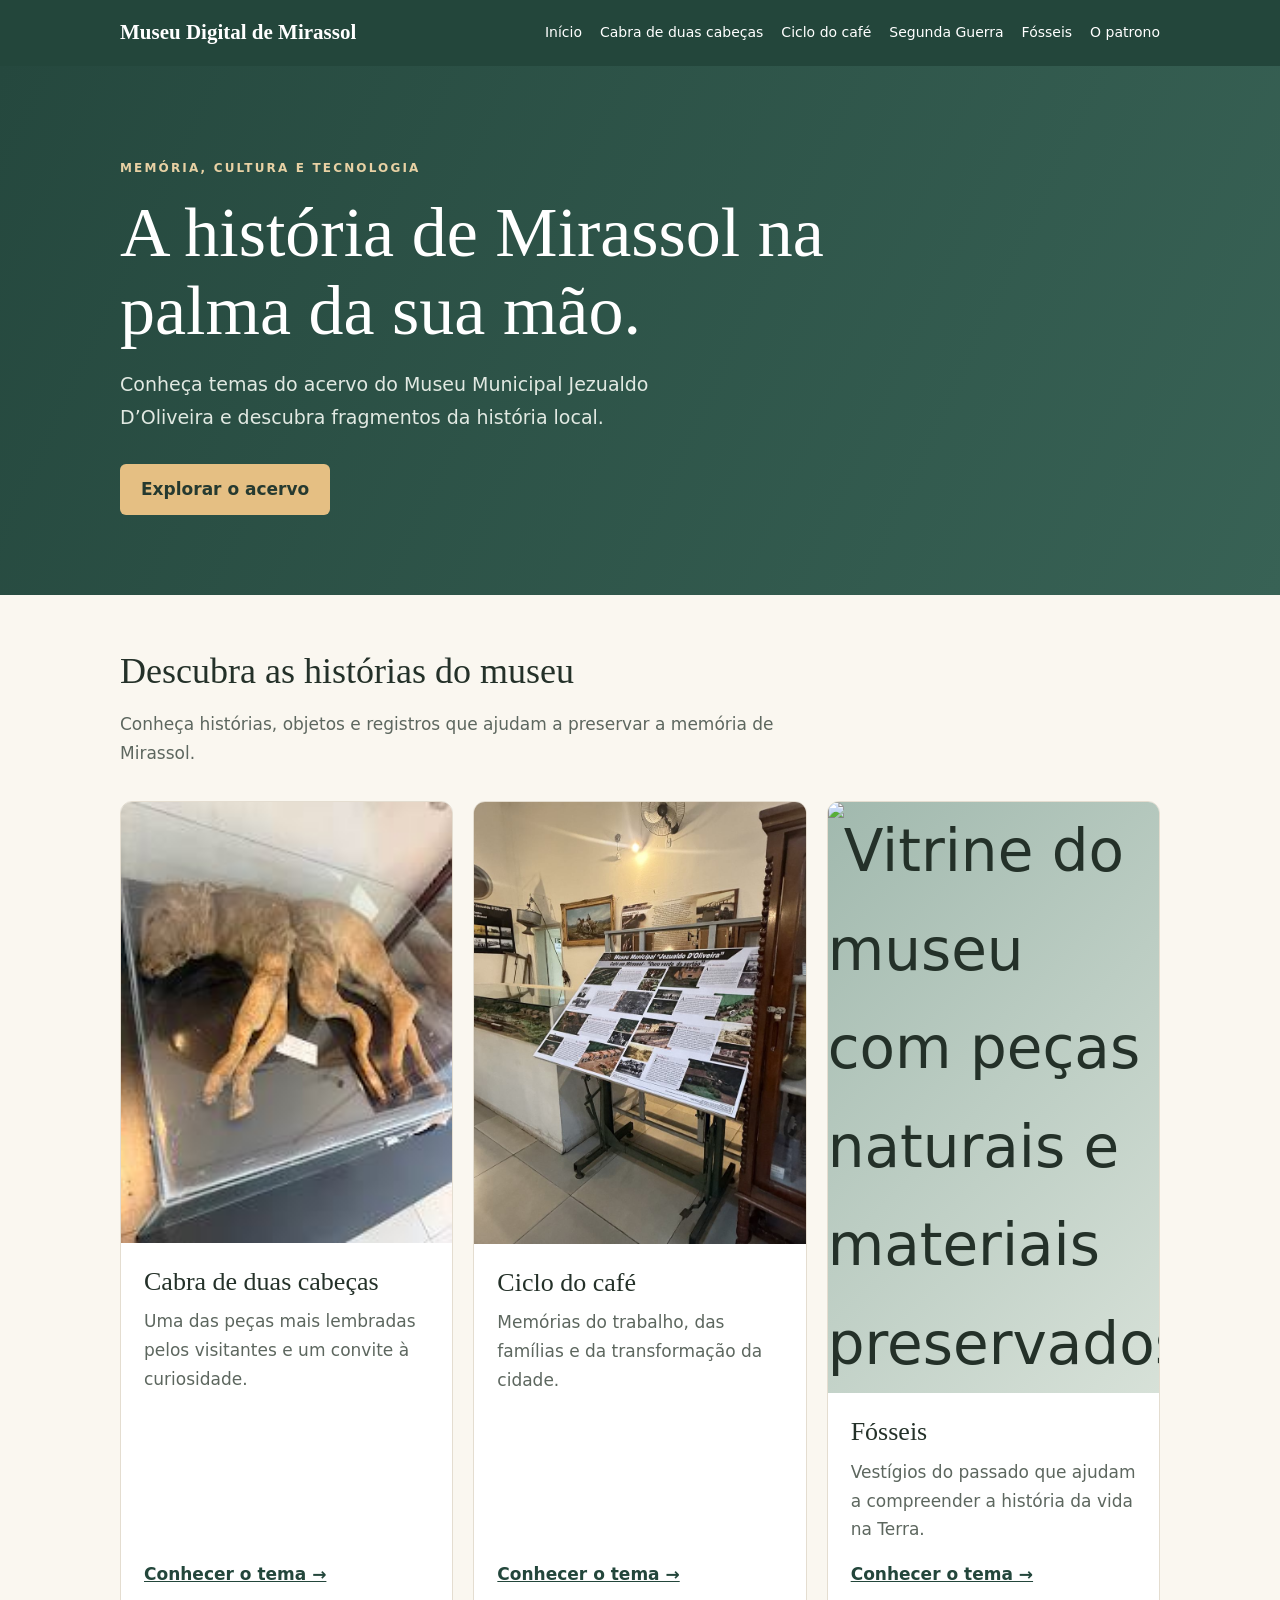
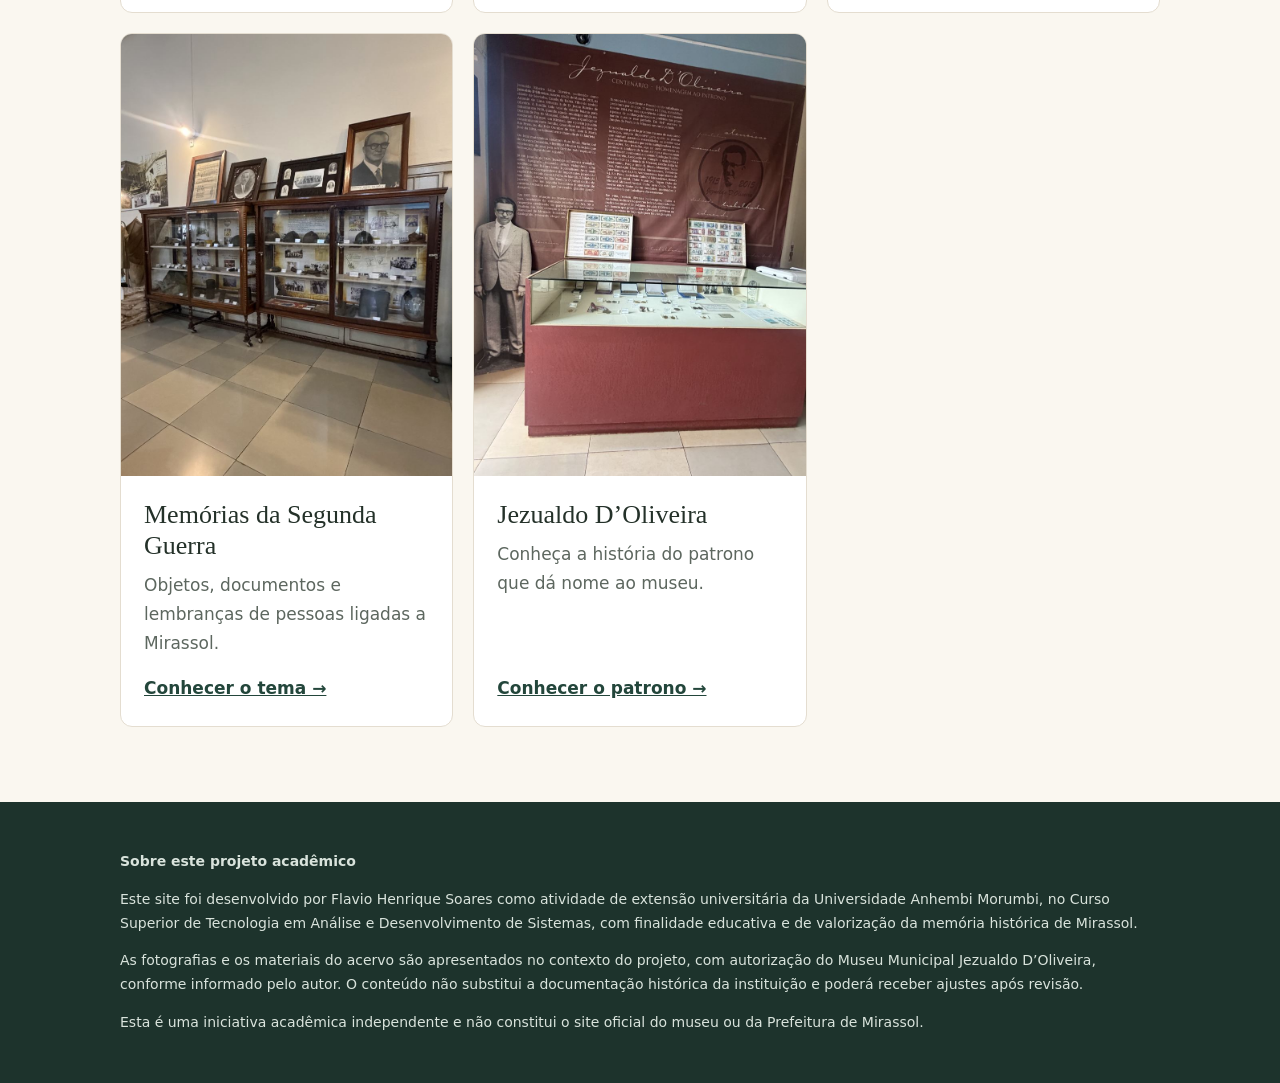
==== commit 6532eca3: "Add WWII and patron exhibition links; refine coffee and natural history pages" ====
--- a/index.html
+++ b/index.html
@@ -1 +1 @@
-<!doctype html><html lang="pt-BR"><head><meta charset="utf-8"><meta name="viewport" content="width=device-width,initial-scale=1"><meta name="description" content="Conheça o projeto-piloto de acesso digital ao acervo histórico de Mirassol."><title>Início | Museu Digital de Mirassol</title><link rel="stylesheet" href="style.css"></head><body><header class="top"><div class="wrap"><a class="brand" href="index.html">Museu Digital de Mirassol</a><nav aria-label="Navegação principal"><a href="index.html">Início</a><a href="cabra-de-duas-cabecas.html">Cabra de duas cabeças</a><a href="ciclo-do-cafe.html">Ciclo do café</a><a href="fosseis.html">Fósseis</a></nav></div></header><section class="hero"><div class="wrap"><div class="eyebrow">Memória, cultura e tecnologia</div><h1>A história de Mirassol na palma da sua mão.</h1><p>Conheça temas do acervo do Museu Municipal Jezualdo D’Oliveira e descubra fragmentos da história local.</p><a class="button" href="#acervo">Explorar o acervo</a></div></section><main class="wrap"><section id="acervo"><h2 class="section-title">Descubra as histórias do museu</h2><p class="lead">Conheça histórias, objetos e registros que ajudam a preservar a memória de Mirassol.</p><div class="cards"><article class="card"><div class="art art-photo"><img src="assets/cabra.jpg" alt="Cabra de duas cabeças em exposição" loading="lazy"></div><div class="card-body"><h3>Cabra de duas cabeças</h3><p>Uma das peças mais lembradas pelos visitantes e um convite à curiosidade.</p><a href="cabra-de-duas-cabecas.html">Conhecer o tema →</a></div></article><article class="card"><div class="art art-photo"><img src="assets/cafe.jpg" alt="Painel do café em Mirassol" loading="lazy"></div><div class="card-body"><h3>Ciclo do café</h3><p>Memórias do trabalho, das famílias e da transformação da cidade.</p><a href="ciclo-do-cafe.html">Conhecer o tema →</a></div></article><article class="card"><div class="art" aria-hidden="true">◈</div><div class="card-body"><h3>Fósseis</h3><p>Vestígios do passado que ajudam a compreender a história da vida na Terra.</p><a href="fosseis.html">Conhecer o tema →</a></div></article></div></section><figure class="museum-photo"><img src="assets/jezualdo.jpg" alt="Painel expositivo em homenagem a Jezualdo D’Oliveira" loading="lazy"><figcaption>Homenagem ao patrono do museu.</figcaption></figure></main><footer class="footer"><div class="wrap"><p><strong>Sobre este projeto acadêmico</strong></p><p>Este site foi desenvolvido por Flavio Henrique Soares como atividade de extensão universitária da Universidade Anhembi Morumbi, no Curso Superior de Tecnologia em Análise e Desenvolvimento de Sistemas, com finalidade educativa e de valorização da memória histórica de Mirassol.</p><p>As fotografias e os materiais do acervo são apresentados no contexto do projeto, com autorização do Museu Municipal Jezualdo D’Oliveira, conforme informado pelo autor. O conteúdo não substitui a documentação histórica da instituição e poderá receber ajustes após revisão.</p><p>Esta é uma iniciativa acadêmica independente e não constitui o site oficial do museu ou da Prefeitura de Mirassol.</p></div></footer></body></html>+<!doctype html><html lang="pt-BR"><head><meta charset="utf-8"><meta name="viewport" content="width=device-width,initial-scale=1"><meta name="description" content="Conheça o projeto-piloto de acesso digital ao acervo histórico de Mirassol."><title>Início | Museu Digital de Mirassol</title><link rel="stylesheet" href="style.css"></head><body><header class="top"><div class="wrap"><a class="brand" href="index.html">Museu Digital de Mirassol</a><nav aria-label="Navegação principal"><a href="index.html">Início</a><a href="cabra-de-duas-cabecas.html">Cabra de duas cabeças</a><a href="ciclo-do-cafe.html">Ciclo do café</a><a href="segunda-guerra.html">Segunda Guerra</a><a href="fosseis.html">Fósseis</a><a href="patrono.html">O patrono</a></nav></div></header><section class="hero"><div class="wrap"><div class="eyebrow">Memória, cultura e tecnologia</div><h1>A história de Mirassol na palma da sua mão.</h1><p>Conheça temas do acervo do Museu Municipal Jezualdo D’Oliveira e descubra fragmentos da história local.</p><a class="button" href="#acervo">Explorar o acervo</a></div></section><main class="wrap"><section id="acervo"><h2 class="section-title">Descubra as histórias do museu</h2><p class="lead">Conheça histórias, objetos e registros que ajudam a preservar a memória de Mirassol.</p><div class="cards"><article class="card"><div class="art art-photo"><img src="assets/cabra.jpg" alt="Cabra de duas cabeças em exposição" loading="lazy"></div><div class="card-body"><h3>Cabra de duas cabeças</h3><p>Uma das peças mais lembradas pelos visitantes e um convite à curiosidade.</p><a href="cabra-de-duas-cabecas.html">Conhecer o tema →</a></div></article><article class="card"><div class="art art-photo"><img src="assets/cafe.jpg" alt="Painel do café em Mirassol" loading="lazy"></div><div class="card-body"><h3>Ciclo do café</h3><p>Memórias do trabalho, das famílias e da transformação da cidade.</p><a href="ciclo-do-cafe.html">Conhecer o tema →</a></div></article><article class="card"><div class="art art-photo"><img src="assets/fosseis.jpg" alt="Vitrine do museu com peças naturais e materiais preservados" loading="lazy"></div><div class="card-body"><h3>Fósseis</h3><p>Vestígios do passado que ajudam a compreender a história da vida na Terra.</p><a href="fosseis.html">Conhecer o tema →</a></div></article> <article class="card"><div class="art art-photo"><img src="assets/vitrines.jpg" alt="Vitrines com registros sobre a Segunda Guerra Mundial" loading="lazy"></div><div class="card-body"><h3>Memórias da Segunda Guerra</h3><p>Objetos, documentos e lembranças de pessoas ligadas a Mirassol.</p><a href="segunda-guerra.html">Conhecer o tema →</a></div></article><article class="card"><div class="art art-photo"><img src="assets/jezualdo.jpg" alt="Painel do museu sobre Jezualdo D’Oliveira" loading="lazy"></div><div class="card-body"><h3>Jezualdo D’Oliveira</h3><p>Conheça a história do patrono que dá nome ao museu.</p><a href="patrono.html">Conhecer o patrono →</a></div></article></div></section></main><footer class="footer"><div class="wrap"><p><strong>Sobre este projeto acadêmico</strong></p><p>Este site foi desenvolvido por Flavio Henrique Soares como atividade de extensão universitária da Universidade Anhembi Morumbi, no Curso Superior de Tecnologia em Análise e Desenvolvimento de Sistemas, com finalidade educativa e de valorização da memória histórica de Mirassol.</p><p>As fotografias e os materiais do acervo são apresentados no contexto do projeto, com autorização do Museu Municipal Jezualdo D’Oliveira, conforme informado pelo autor. O conteúdo não substitui a documentação histórica da instituição e poderá receber ajustes após revisão.</p><p>Esta é uma iniciativa acadêmica independente e não constitui o site oficial do museu ou da Prefeitura de Mirassol.</p></div></footer></body></html>
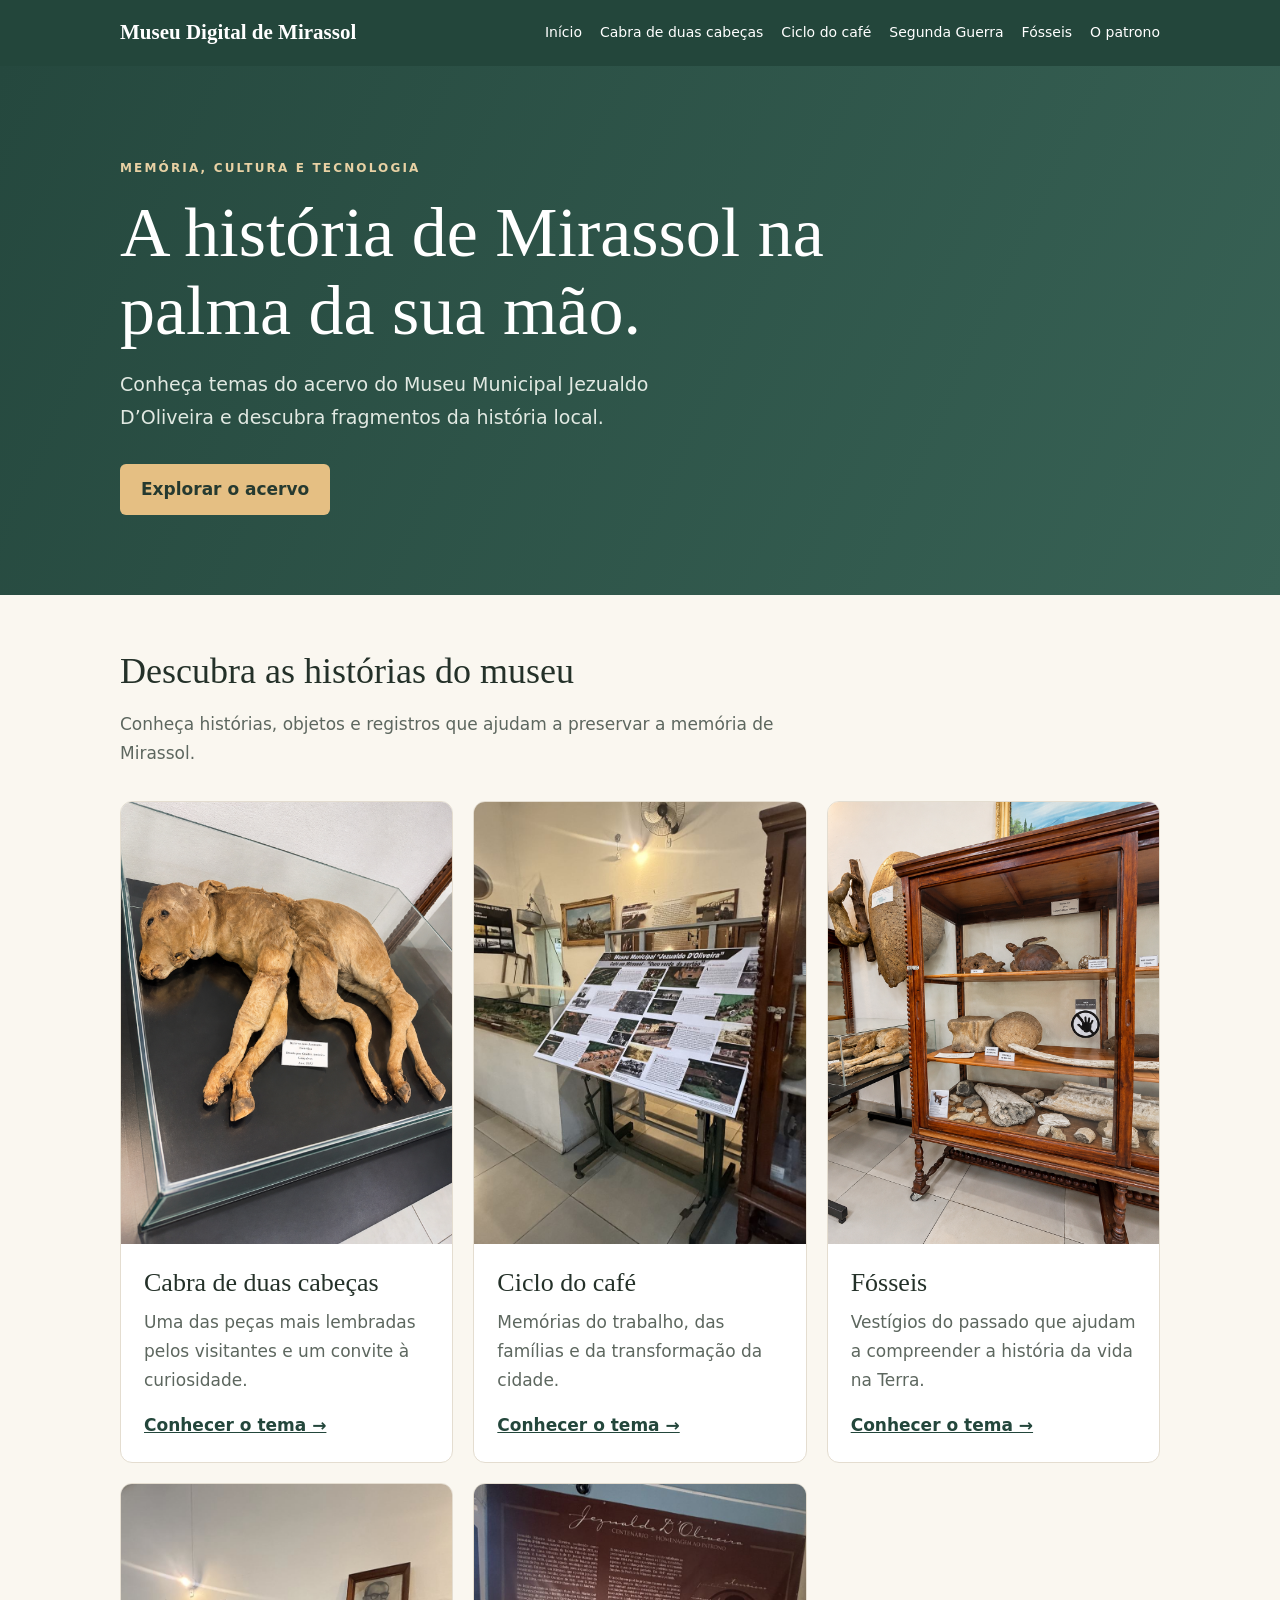
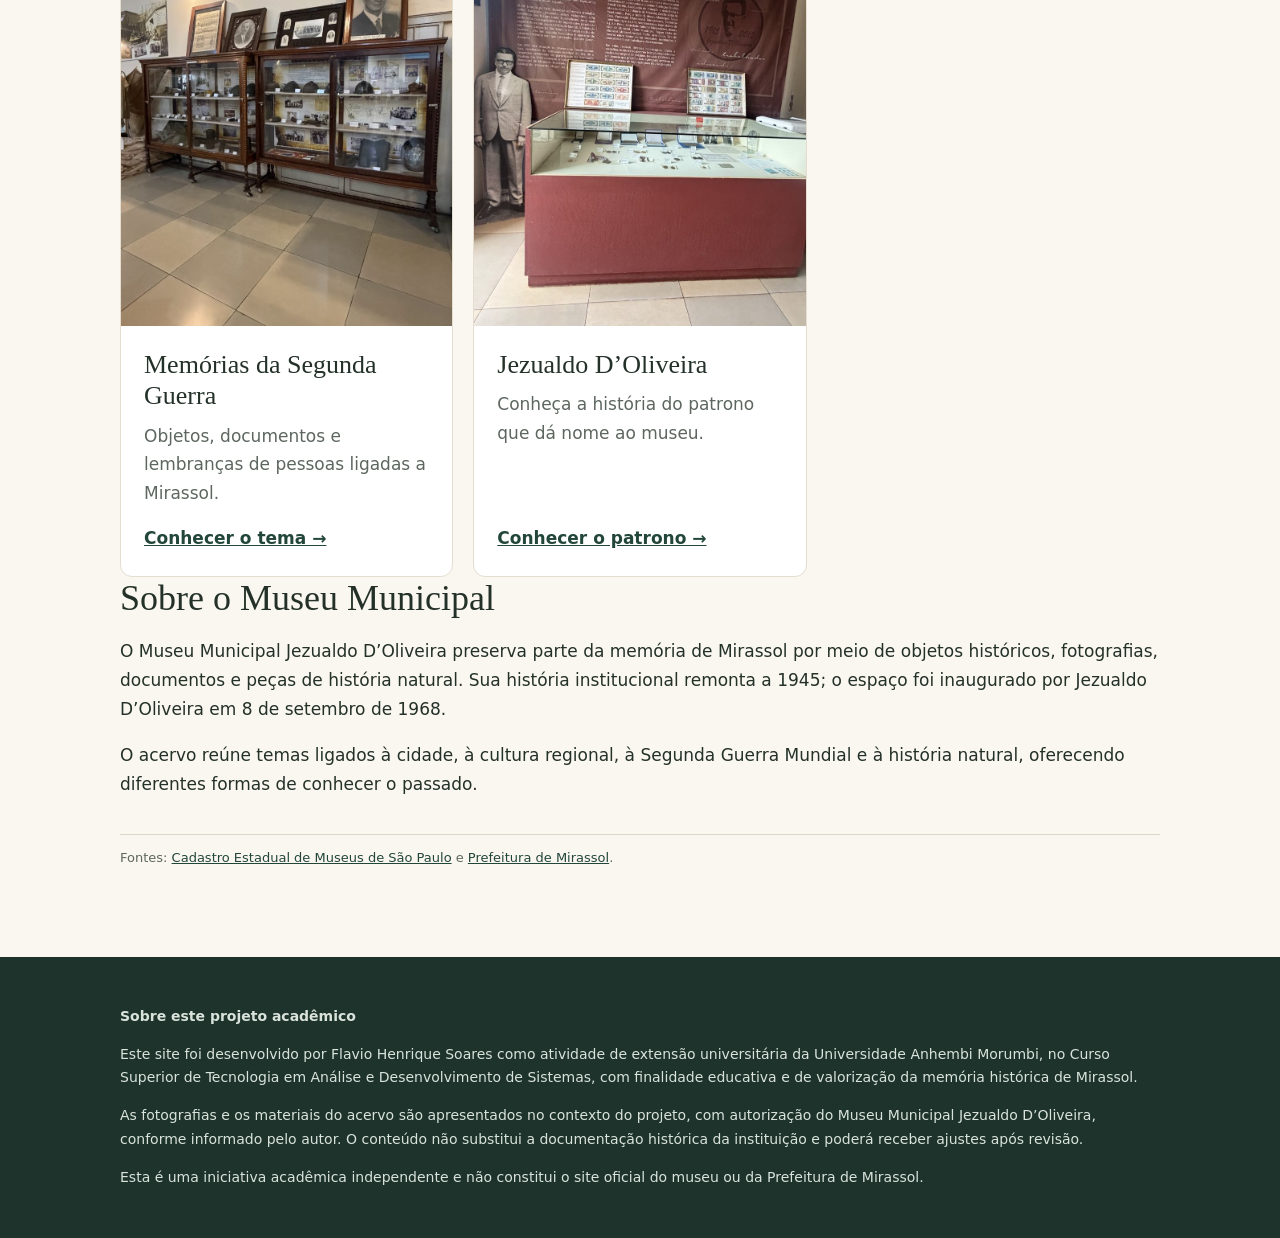
==== commit 997a3e47: "Add concise sourced local history to index.html" ====
--- a/index.html
+++ b/index.html
@@ -1 +1 @@
-<!doctype html><html lang="pt-BR"><head><meta charset="utf-8"><meta name="viewport" content="width=device-width,initial-scale=1"><meta name="description" content="Conheça o projeto-piloto de acesso digital ao acervo histórico de Mirassol."><title>Início | Museu Digital de Mirassol</title><link rel="stylesheet" href="style.css"></head><body><header class="top"><div class="wrap"><a class="brand" href="index.html">Museu Digital de Mirassol</a><nav aria-label="Navegação principal"><a href="index.html">Início</a><a href="cabra-de-duas-cabecas.html">Cabra de duas cabeças</a><a href="ciclo-do-cafe.html">Ciclo do café</a><a href="segunda-guerra.html">Segunda Guerra</a><a href="fosseis.html">Fósseis</a><a href="patrono.html">O patrono</a></nav></div></header><section class="hero"><div class="wrap"><div class="eyebrow">Memória, cultura e tecnologia</div><h1>A história de Mirassol na palma da sua mão.</h1><p>Conheça temas do acervo do Museu Municipal Jezualdo D’Oliveira e descubra fragmentos da história local.</p><a class="button" href="#acervo">Explorar o acervo</a></div></section><main class="wrap"><section id="acervo"><h2 class="section-title">Descubra as histórias do museu</h2><p class="lead">Conheça histórias, objetos e registros que ajudam a preservar a memória de Mirassol.</p><div class="cards"><article class="card"><div class="art art-photo"><img src="assets/cabra.jpg" alt="Cabra de duas cabeças em exposição" loading="lazy"></div><div class="card-body"><h3>Cabra de duas cabeças</h3><p>Uma das peças mais lembradas pelos visitantes e um convite à curiosidade.</p><a href="cabra-de-duas-cabecas.html">Conhecer o tema →</a></div></article><article class="card"><div class="art art-photo"><img src="assets/cafe.jpg" alt="Painel do café em Mirassol" loading="lazy"></div><div class="card-body"><h3>Ciclo do café</h3><p>Memórias do trabalho, das famílias e da transformação da cidade.</p><a href="ciclo-do-cafe.html">Conhecer o tema →</a></div></article><article class="card"><div class="art art-photo"><img src="assets/fosseis.jpg" alt="Vitrine do museu com peças naturais e materiais preservados" loading="lazy"></div><div class="card-body"><h3>Fósseis</h3><p>Vestígios do passado que ajudam a compreender a história da vida na Terra.</p><a href="fosseis.html">Conhecer o tema →</a></div></article> <article class="card"><div class="art art-photo"><img src="assets/vitrines.jpg" alt="Vitrines com registros sobre a Segunda Guerra Mundial" loading="lazy"></div><div class="card-body"><h3>Memórias da Segunda Guerra</h3><p>Objetos, documentos e lembranças de pessoas ligadas a Mirassol.</p><a href="segunda-guerra.html">Conhecer o tema →</a></div></article><article class="card"><div class="art art-photo"><img src="assets/jezualdo.jpg" alt="Painel do museu sobre Jezualdo D’Oliveira" loading="lazy"></div><div class="card-body"><h3>Jezualdo D’Oliveira</h3><p>Conheça a história do patrono que dá nome ao museu.</p><a href="patrono.html">Conhecer o patrono →</a></div></article></div></section></main><footer class="footer"><div class="wrap"><p><strong>Sobre este projeto acadêmico</strong></p><p>Este site foi desenvolvido por Flavio Henrique Soares como atividade de extensão universitária da Universidade Anhembi Morumbi, no Curso Superior de Tecnologia em Análise e Desenvolvimento de Sistemas, com finalidade educativa e de valorização da memória histórica de Mirassol.</p><p>As fotografias e os materiais do acervo são apresentados no contexto do projeto, com autorização do Museu Municipal Jezualdo D’Oliveira, conforme informado pelo autor. O conteúdo não substitui a documentação histórica da instituição e poderá receber ajustes após revisão.</p><p>Esta é uma iniciativa acadêmica independente e não constitui o site oficial do museu ou da Prefeitura de Mirassol.</p></div></footer></body></html>+<!doctype html><html lang="pt-BR"><head><meta charset="utf-8"><meta name="viewport" content="width=device-width,initial-scale=1"><meta name="description" content="Conheça o projeto-piloto de acesso digital ao acervo histórico de Mirassol."><title>Início | Museu Digital de Mirassol</title><link rel="stylesheet" href="style.css"></head><body><header class="top"><div class="wrap"><a class="brand" href="index.html">Museu Digital de Mirassol</a><nav aria-label="Navegação principal"><a href="index.html">Início</a><a href="cabra-de-duas-cabecas.html">Cabra de duas cabeças</a><a href="ciclo-do-cafe.html">Ciclo do café</a><a href="segunda-guerra.html">Segunda Guerra</a><a href="fosseis.html">Fósseis</a><a href="patrono.html">O patrono</a></nav></div></header><section class="hero"><div class="wrap"><div class="eyebrow">Memória, cultura e tecnologia</div><h1>A história de Mirassol na palma da sua mão.</h1><p>Conheça temas do acervo do Museu Municipal Jezualdo D’Oliveira e descubra fragmentos da história local.</p><a class="button" href="#acervo">Explorar o acervo</a></div></section><main class="wrap"><section id="acervo"><h2 class="section-title">Descubra as histórias do museu</h2><p class="lead">Conheça histórias, objetos e registros que ajudam a preservar a memória de Mirassol.</p><div class="cards"><article class="card"><div class="art art-photo"><img src="assets/cabra.jpg" alt="Cabra de duas cabeças em exposição" loading="lazy"></div><div class="card-body"><h3>Cabra de duas cabeças</h3><p>Uma das peças mais lembradas pelos visitantes e um convite à curiosidade.</p><a href="cabra-de-duas-cabecas.html">Conhecer o tema →</a></div></article><article class="card"><div class="art art-photo"><img src="assets/cafe.jpg" alt="Painel do café em Mirassol" loading="lazy"></div><div class="card-body"><h3>Ciclo do café</h3><p>Memórias do trabalho, das famílias e da transformação da cidade.</p><a href="ciclo-do-cafe.html">Conhecer o tema →</a></div></article><article class="card"><div class="art art-photo"><img src="assets/fosseis.jpg" alt="Vitrine do museu com peças naturais e materiais preservados" loading="lazy"></div><div class="card-body"><h3>Fósseis</h3><p>Vestígios do passado que ajudam a compreender a história da vida na Terra.</p><a href="fosseis.html">Conhecer o tema →</a></div></article> <article class="card"><div class="art art-photo"><img src="assets/vitrines.jpg" alt="Vitrines com registros sobre a Segunda Guerra Mundial" loading="lazy"></div><div class="card-body"><h3>Memórias da Segunda Guerra</h3><p>Objetos, documentos e lembranças de pessoas ligadas a Mirassol.</p><a href="segunda-guerra.html">Conhecer o tema →</a></div></article><article class="card"><div class="art art-photo"><img src="assets/jezualdo.jpg" alt="Painel do museu sobre Jezualdo D’Oliveira" loading="lazy"></div><div class="card-body"><h3>Jezualdo D’Oliveira</h3><p>Conheça a história do patrono que dá nome ao museu.</p><a href="patrono.html">Conhecer o patrono →</a></div></article></div></section><section class="about-site" aria-labelledby="sobre-museu"><h2 class="section-title" id="sobre-museu">Sobre o Museu Municipal</h2><p>O Museu Municipal Jezualdo D’Oliveira preserva parte da memória de Mirassol por meio de objetos históricos, fotografias, documentos e peças de história natural. Sua história institucional remonta a 1945; o espaço foi inaugurado por Jezualdo D’Oliveira em 8 de setembro de 1968.</p><p>O acervo reúne temas ligados à cidade, à cultura regional, à Segunda Guerra Mundial e à história natural, oferecendo diferentes formas de conhecer o passado.</p><p class="editorial">Fontes: <a href="https://cem.sisemsp.org.br/instituicao/43890/" target="_blank" rel="noopener noreferrer">Cadastro Estadual de Museus de São Paulo</a> e <a href="https://www.mirassol.sp.gov.br/portal/servicos/1004/pontos-turisticos" target="_blank" rel="noopener noreferrer">Prefeitura de Mirassol</a>.</p></section></main><footer class="footer"><div class="wrap"><p><strong>Sobre este projeto acadêmico</strong></p><p>Este site foi desenvolvido por Flavio Henrique Soares como atividade de extensão universitária da Universidade Anhembi Morumbi, no Curso Superior de Tecnologia em Análise e Desenvolvimento de Sistemas, com finalidade educativa e de valorização da memória histórica de Mirassol.</p><p>As fotografias e os materiais do acervo são apresentados no contexto do projeto, com autorização do Museu Municipal Jezualdo D’Oliveira, conforme informado pelo autor. O conteúdo não substitui a documentação histórica da instituição e poderá receber ajustes após revisão.</p><p>Esta é uma iniciativa acadêmica independente e não constitui o site oficial do museu ou da Prefeitura de Mirassol.</p></div></footer></body></html>
